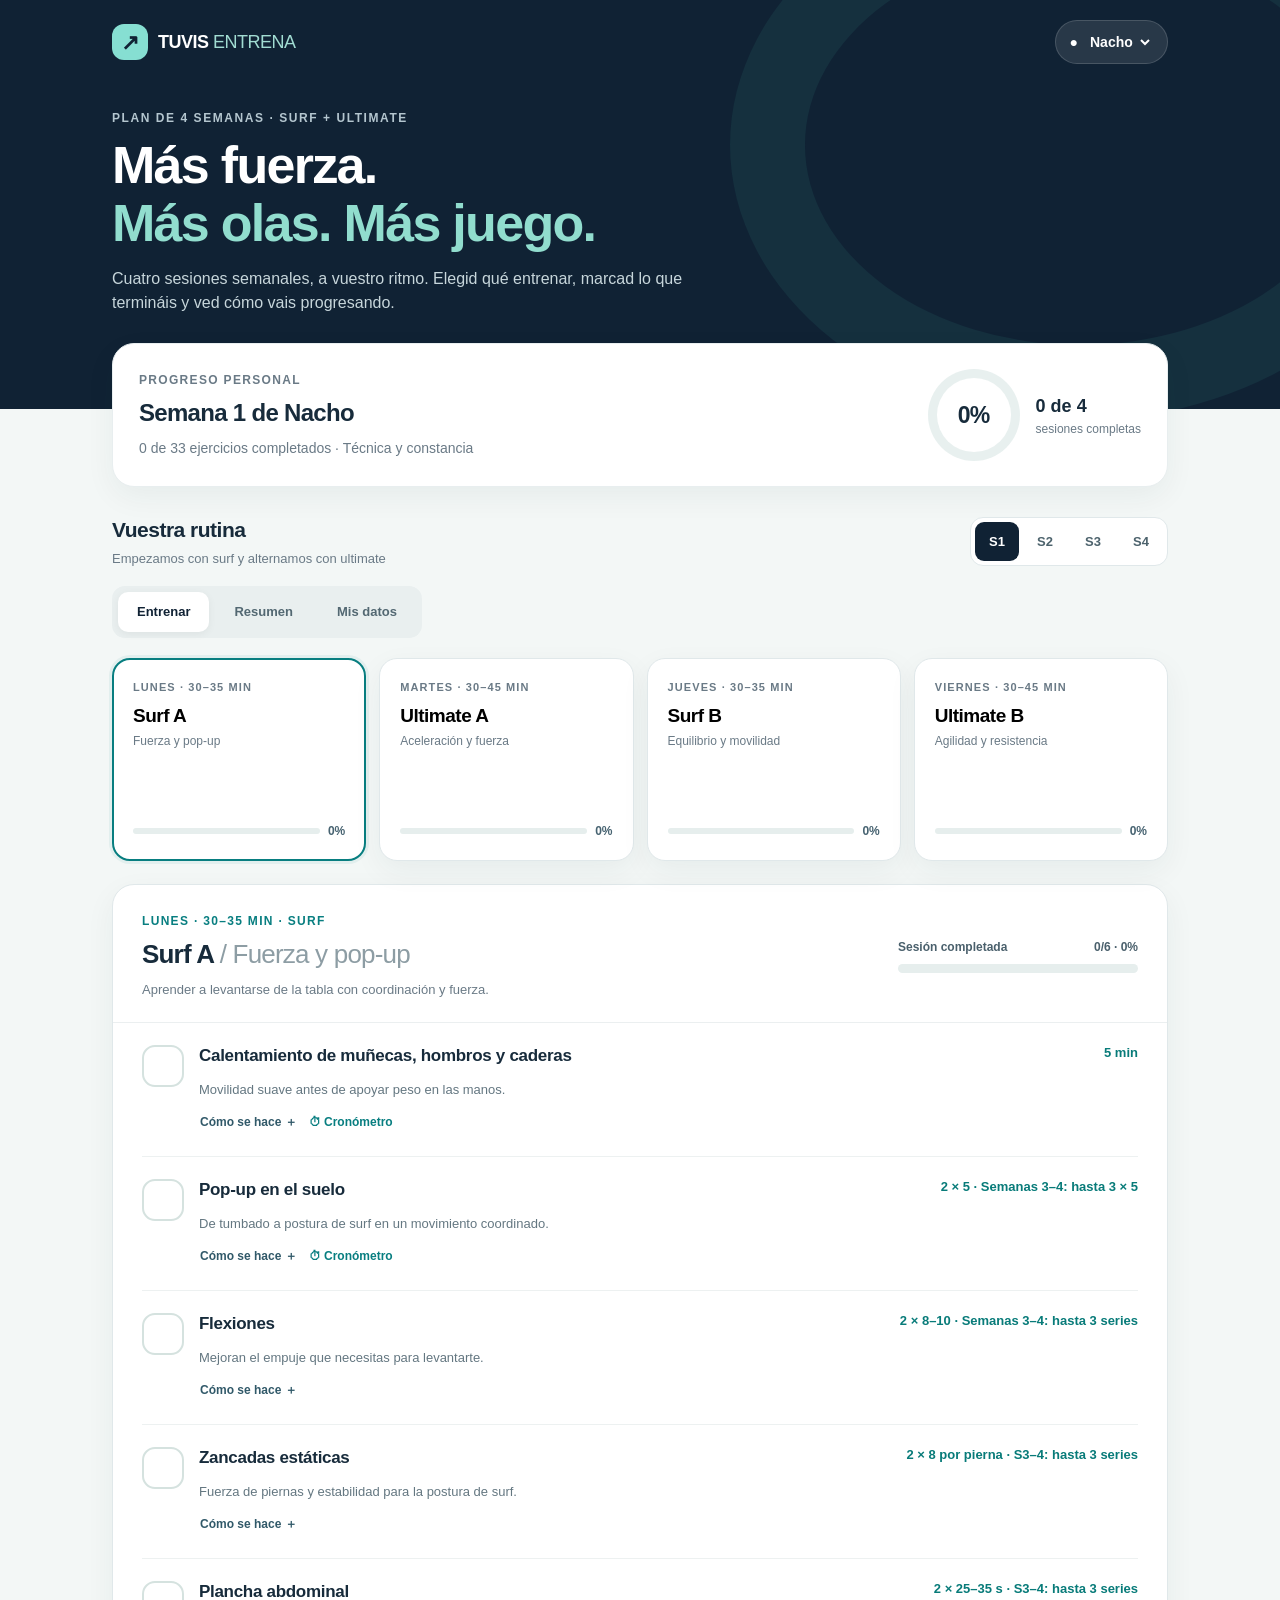
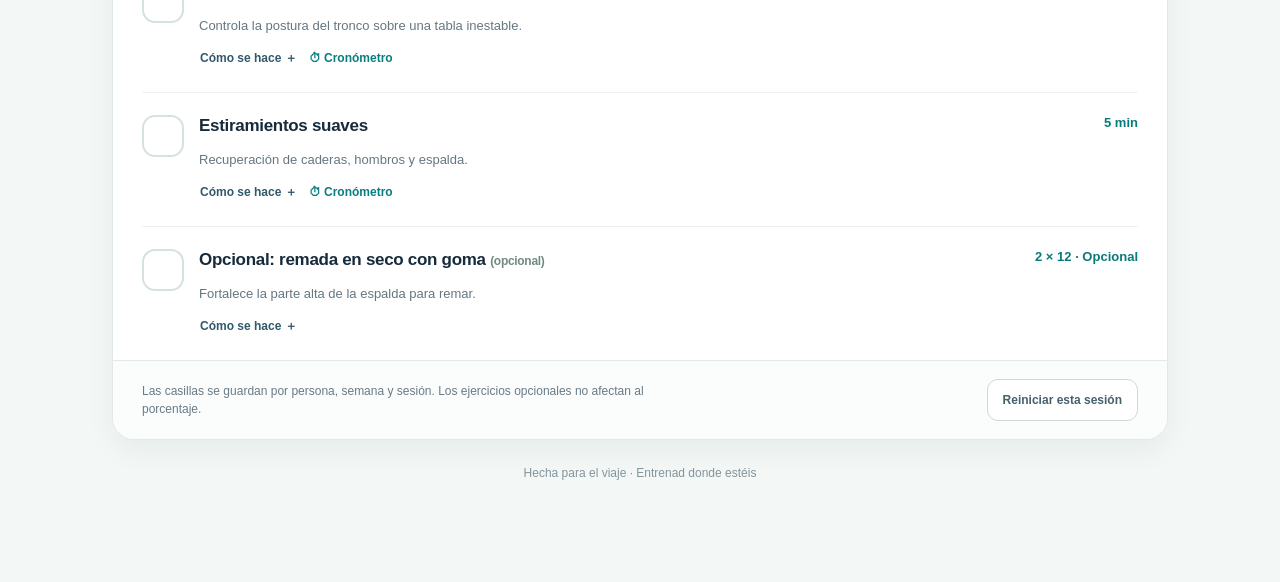
==== entrena/index.html @ a0e6a8ee "Add standalone Surf and Ultimate exercise tracker under separate /entrena directory" ====
<!doctype html>
<html lang="es">
<head>
  <meta charset="UTF-8">
  <meta name="viewport" content="width=device-width, initial-scale=1, viewport-fit=cover">
  <meta name="theme-color" content="#102234">
  <meta name="description" content="Tuvis Entrena: tu plan de surf y ultimate, con ejercicios, explicaciones y progreso guardado.">
  <title>Tuvis Entrena · Surf + Ultimate</title>
  <style>
    :root {--navy:#102234;--navy-2:#172d40;--ink:#172b3b;--muted:#6a7a86;--line:#e0e8ea;--bg:#f3f7f6;--surf:#087e80;--surf-soft:#e0f6f2;--ultimate:#e26c47;--ultimate-soft:#fff0e9;--success:#0b8565;--white:#fff;--radius:22px;--shadow:0 10px 30px rgba(19,49,62,.055)}
    * {box-sizing:border-box} html{scroll-behavior:smooth} body{margin:0;background:var(--bg);color:var(--ink);font-family:-apple-system,BlinkMacSystemFont,"Segoe UI",Roboto,"Helvetica Neue",Arial,sans-serif;line-height:1.5} button,select{font:inherit} button{cursor:pointer} button:focus-visible,select:focus-visible,input:focus-visible,summary:focus-visible{outline:3px solid #4ba6b7;outline-offset:3px} button:disabled{cursor:not-allowed;opacity:.5} .shell{max-width:1100px;margin:auto;padding:0 22px 100px}.masthead{background:var(--navy);color:#fff;padding:20px 0 94px;position:relative;overflow:hidden}.masthead:before{content:"";position:absolute;right:-150px;top:-130px;width:550px;height:400px;border-radius:50%;border:75px solid rgba(73,182,166,.09)}.masthead .shell{padding-bottom:0;position:relative;z-index:1}.topbar{display:flex;justify-content:space-between;align-items:center;gap:12px;max-width:1100px;margin:0 auto 45px}.brand{display:flex;align-items:center;gap:10px;font-size:18px;font-weight:800;letter-spacing:-.5px}.logo{height:36px;width:36px;display:grid;place-items:center;color:var(--navy);border-radius:12px;background:#86dfd2;font-size:22px;font-weight:900}.mini-tag{font-size:12px;color:#b4c6cf;letter-spacing:.13em;text-transform:uppercase;font-weight:750}.masthead h1{font-size:clamp(34px,5vw,52px);max-width:730px;line-height:1.11;letter-spacing:-1.7px;margin:10px 0 15px}.masthead h1 span{color:#91ddce}.lead{max-width:610px;color:#c7d6db;margin:0;font-size:16px}.top-actions{display:flex;gap:9px;align-items:center}.switcher{background:rgba(255,255,255,.1);border:1px solid rgba(255,255,255,.15);color:#fff;border-radius:100px;padding:9px 14px;min-height:44px;font-size:14px;display:flex;align-items:center;gap:8px}.switcher select{border:0;background:transparent;color:#fff;font-weight:750;padding-right:4px;max-width:98px}.switcher select option{color:#142837}.main{margin-top:-66px;position:relative}.overview{background:#fff;border-radius:var(--radius);padding:25px 26px;display:grid;grid-template-columns:1fr auto;gap:20px;align-items:center;box-shadow:var(--shadow);border:1px solid #e8eeef}.eyebrow{color:var(--muted);font-size:12px;text-transform:uppercase;letter-spacing:.11em;font-weight:850}.overview h2{font-size:24px;letter-spacing:-.7px;margin:6px 0 7px}.overview p{color:var(--muted);margin:0;font-size:14px}.meter-wrap{display:flex;align-items:center;gap:16px}.meter{--progress:0%;width:92px;height:92px;border-radius:50%;background:conic-gradient(var(--success) var(--progress),#e8f0ef 0);position:relative;display:grid;place-items:center}.meter:after{content:"";position:absolute;inset:9px;border-radius:50%;background:#fff}.meter strong{position:relative;z-index:1;font-size:23px;letter-spacing:-.8px}.meter-caption{min-width:95px}.meter-caption b{font-size:18px;display:block}.meter-caption span{display:block;color:var(--muted);font-size:12px}.toolbar{margin:27px 0 18px;display:flex;align-items:center;justify-content:space-between;gap:16px}.toolbar h2{font-size:21px;margin:0;letter-spacing:-.5px}.toolbar .subtitle{font-size:13px;color:var(--muted);margin-top:3px}.week-picker{display:flex;align-items:center;gap:4px;background:white;border:1px solid var(--line);border-radius:13px;padding:4px}.week-picker button{background:none;border:0;border-radius:9px;padding:10px 13px;color:#4d636d;min-width:44px;font-weight:800;font-size:13px}.week-picker button[aria-pressed="true"]{background:var(--navy);color:#fff}.tabs{display:flex;gap:6px;margin-bottom:20px;padding:6px;background:#e9efef;width:max-content;max-width:100%;border-radius:13px}.tabs button{border:0;border-radius:10px;background:transparent;color:#536872;font-weight:750;font-size:13px;padding:10px 19px;min-width:90px}.tabs button[aria-selected="true"]{background:white;color:var(--navy);box-shadow:0 2px 8px rgba(0,0,0,.055)}.cards{display:grid;grid-template-columns:repeat(4,minmax(0,1fr));gap:13px}.session-card{background:white;border-radius:18px;min-height:203px;text-align:left;border:1px solid var(--line);padding:20px;display:flex;flex-direction:column;align-items:flex-start;transition:transform .18s,border-color .18s,box-shadow .18s;box-shadow:var(--shadow)}.session-card:hover{transform:translateY(-2px)}.session-card[aria-pressed="true"]{border:2px solid var(--surf);padding:19px;box-shadow:0 0 0 3px rgba(8,126,128,.07)}.session-card[data-type="ultimate"][aria-pressed="true"]{border-color:var(--ultimate);box-shadow:0 0 0 3px rgba(226,108,71,.07)}.session-card .day{font-size:11px;color:var(--muted);font-weight:850;text-transform:uppercase;letter-spacing:.1em}.session-card h3{margin:10px 0 4px;font-size:19px;letter-spacing:-.5px;line-height:1.2}.session-card .desc{font-size:12px;color:var(--muted)}.session-card .foot{display:flex;align-items:center;gap:8px;width:100%;margin-top:auto;padding-top:18px}.small-track{height:6px;flex:1;background:#e6eeed;border-radius:99px;overflow:hidden}.small-track >span{display:block;height:100%;border-radius:99px;background:var(--surf);transition:width .2s}.session-card[data-type="ultimate"] .small-track >span{background:var(--ultimate)}.pct{font-size:12px;font-weight:850;color:#476371}.tiny-check{font-size:11px;font-weight:800;padding:4px 7px;background:#dcf5e9;color:#08754c;border-radius:9px}.session-detail{margin-top:23px;background:#fff;box-shadow:var(--shadow);border:1px solid var(--line);border-radius:var(--radius);overflow:hidden}.detail-heading{padding:27px 29px 23px;border-bottom:1px solid #ebeff0;display:flex;align-items:center;gap:24px;justify-content:space-between}.detail-heading h2{font-size:26px;letter-spacing:-.8px;margin:5px 0 6px}.detail-heading p{margin:0;color:var(--muted);font-size:13px}.accent{color:var(--surf)}.session-detail[data-type="ultimate"] .accent{color:var(--ultimate)}.detail-progress{min-width:175px;max-width:240px;width:30%}.detail-progress .progress-info{font-size:12px;color:#4a606c;display:flex;justify-content:space-between;margin-bottom:8px;font-weight:800}.track{height:9px;background:#e6eeed;border-radius:99px;overflow:hidden}.track span{display:block;background:var(--surf);height:100%;border-radius:99px;transition:width .25s}.session-detail[data-type="ultimate"] .track span{background:var(--ultimate)}.progress-note{padding:14px 29px;background:#f1faf6;color:#1c6751;border-bottom:1px solid #d9efe4;font-size:13px;font-weight:700}.progress-note[hidden]{display:none}.exercises{padding:0 29px}.exercise{border-bottom:1px solid #edf1f1;padding:20px 0}.exercise:last-child{border-bottom:0}.exercise-main{display:flex;align-items:flex-start;gap:15px}.check-btn{flex:0 0 42px;height:42px;border-radius:13px;background:#fff;border:2px solid #d5e2df;color:#fff;display:grid;place-items:center;margin-top:2px;transition:background .15s,border-color .15s;font-size:20px;font-weight:900}.check-btn[data-done="true"]{background:var(--success);border-color:var(--success)}.exercise-content{flex:1;min-width:0}.exercise-head{display:flex;justify-content:space-between;align-items:flex-start;gap:12px}.exercise-head h3{font-size:17px;margin:0 0 3px;letter-spacing:-.3px}.exercise-head .quant{font-size:13px;color:#087b79;font-weight:800}.session-detail[data-type="ultimate"] .exercise-head .quant{color:#bd5a3b}.exercise[data-done="true"] h3{text-decoration:line-through;text-decoration-color:#a8bbb8;color:#81918f}.exercise .brief{font-size:13px;color:#647781;margin:8px 0 9px;max-width:780px}.exercise-controls{display:flex;gap:10px;align-items:center;flex-wrap:wrap}.detail-toggle,.timer-start{border:0;background:transparent;color:#315969;font-size:12px;padding:5px 1px;font-weight:800}.timer-start{color:#087e80}.detail-toggle:hover,.timer-start:hover{text-decoration:underline}.technique{background:#f3f8f7;border:1px solid #e1ebea;border-radius:13px;padding:17px 20px;margin-top:13px;font-size:13px}.technique h4{margin:0 0 6px;color:#213e47;font-size:12px;text-transform:uppercase;letter-spacing:.07em}.technique ol{margin:0 0 13px 18px;padding:0}.technique li{padding-left:2px;margin:4px 0}.technique p{margin:0 0 11px}.technique p:last-child{margin:0}.technique strong{color:#193b45}.detail-footer{border-top:1px solid var(--line);background:#fbfdfc;padding:18px 29px;display:flex;align-items:center;justify-content:space-between;gap:16px}.foot-note{font-size:12px;color:var(--muted);max-width:530px}.outline-btn{border:1px solid #ccd9d8;background:#fff;color:#45616b;font-weight:750;font-size:12px;padding:11px 15px;border-radius:11px}.outline-btn:hover{background:#f2f7f6}.summary-grid{display:grid;grid-template-columns:repeat(2,minmax(0,1fr));gap:14px}.summary-card{background:white;border:1px solid var(--line);border-radius:18px;padding:21px}.summary-title{display:flex;justify-content:space-between;gap:10px;align-items:flex-start}.summary-card h3{margin:0 0 3px;font-size:18px}.summary-card p{margin:0;color:var(--muted);font-size:12px}.summary-card .big{font-size:28px;font-weight:900;letter-spacing:-1px;margin:17px 0 7px}.summary-card .track{height:7px}.summary-card .track span{background:var(--success)}.help-card{background:#fff;border:1px solid var(--line);padding:25px;border-radius:18px;max-width:780px}.help-card h3{margin:0 0 9px}.help-card p{color:#61747d;font-size:14px}.help-card .actions{display:flex;flex-wrap:wrap;gap:9px;margin-top:17px}.important{background:#e9f4f0;border:1px solid #d0e8de;padding:13px 16px;color:#245f52;font-size:13px;border-radius:12px;margin-top:18px}.bottom-nav{display:none}.timer-modal{position:fixed;inset:0;background:rgba(10,30,43,.7);display:grid;place-items:center;z-index:30;padding:20px}.timer-modal[hidden]{display:none}.timer-box{background:white;width:min(100%,365px);border-radius:25px;padding:25px;text-align:center;box-shadow:0 20px 70px rgba(0,0,0,.2)}.timer-box .overline{font-size:11px;font-weight:900;color:#71838a;text-transform:uppercase;letter-spacing:.1em}.timer-box h2{font-size:20px;line-height:1.25;margin:6px 0 14px}.time-number{font-size:72px;font-weight:900;letter-spacing:-3px;line-height:1.1;font-variant-numeric:tabular-nums;margin:12px 0 22px;color:var(--navy)}.timer-buttons{display:flex;justify-content:center;gap:8px}.solid-btn{background:var(--navy);color:#fff;border:0;border-radius:11px;padding:11px 19px;font-weight:800}.timer-close{margin-top:19px;border:0;background:transparent;color:#71818b;font-weight:700}.empty{padding:50px;text-align:center;color:var(--muted)}.footer-brand{padding:24px 0 0;text-align:center;color:#84949c;font-size:12px}.sr-only{position:absolute;width:1px;height:1px;padding:0;margin:-1px;overflow:hidden;clip:rect(0,0,0,0);white-space:nowrap;border:0} [hidden]{display:none!important}
    @media(max-width:850px){.cards{grid-template-columns:repeat(2,minmax(0,1fr))}.session-card{min-height:165px}.main{margin-top:-60px}.masthead{padding-bottom:88px}.topbar{margin-bottom:32px}}
    @media(max-width:570px){.shell{padding-left:15px;padding-right:15px;padding-bottom:100px}.masthead{padding:18px 0 93px}.topbar{margin-bottom:27px}.masthead h1{font-size:36px;line-height:1.13}.lead{font-size:13px}.mini-tag{font-size:10px}.switcher{padding:8px 10px;font-size:13px}.switcher select{font-size:13px;max-width:72px}.overview{padding:19px;grid-template-columns:1fr auto;gap:8px}.overview h2{font-size:19px}.overview p{font-size:12px;max-width:200px}.meter{width:64px;height:64px}.meter:after{inset:7px}.meter strong{font-size:16px}.meter-caption{display:none}.toolbar{flex-wrap:wrap;margin-top:22px;gap:12px}.toolbar h2{font-size:19px}.week-picker{width:100%;justify-content:space-between}.week-picker button{flex:1}.tabs{width:100%}.tabs button{flex:1;padding:10px 5px}.cards{gap:10px}.session-card{padding:15px;min-height:175px}.session-card[aria-pressed="true"]{padding:14px}.session-card h3{font-size:17px}.session-card .day{font-size:10px}.detail-heading{padding:21px 17px 16px;display:block}.detail-heading h2{font-size:23px}.detail-progress{width:100%;max-width:none;margin-top:18px}.detail-progress .progress-info{margin-bottom:5px}.exercises{padding:0 17px}.exercise{padding:17px 0}.exercise-main{gap:12px}.check-btn{flex-basis:39px;height:39px}.exercise-head h3{font-size:16px}.exercise-head{display:block}.exercise-head .quant{display:block;margin:3px 0 0}.technique{padding:15px}.detail-footer{padding:16px 17px;align-items:flex-start;flex-direction:column}.summary-grid{grid-template-columns:1fr}.bottom-nav{display:flex;position:fixed;bottom:0;left:0;right:0;background:rgba(255,255,255,.96);backdrop-filter:blur(15px);box-shadow:0 -3px 17px rgba(25,55,60,.1);border-top:1px solid #e2eceb;z-index:12;padding:10px 20px calc(10px + env(safe-area-inset-bottom));justify-content:center;gap:10px}.bottom-nav button{border:0;background:transparent;color:#71818a;flex:1;max-width:160px;font-size:11px;font-weight:850;padding:7px 4px;border-radius:9px}.bottom-nav button[aria-selected="true"]{background:#e5f3ef;color:#126f65}.footer-brand{display:none}}
    @media(prefers-reduced-motion:reduce){*{scroll-behavior:auto!important;transition:none!important}}
  </style>
</head>
<body>
<header class="masthead"><div class="shell">
 <div class="topbar"><div class="brand"><span class="logo" aria-hidden="true">↗</span><span>TUVIS <span style="font-weight:400;color:#a1dcd2">ENTRENA</span></span></div><div class="top-actions"><label class="switcher" for="profile-select"><span aria-hidden="true">●</span> <select id="profile-select" aria-label="Seleccionar persona"><option value="Nacho">Nacho</option><option value="Laura">Laura</option></select></label></div></div>
 <div class="mini-tag">PLAN DE 4 SEMANAS · SURF + ULTIMATE</div>
 <h1>Más fuerza.<br><span>Más olas. Más juego.</span></h1>
 <p class="lead">Cuatro sesiones semanales, a vuestro ritmo. Elegid qué entrenar, marcad lo que termináis y ved cómo vais progresando.</p>
</div></header>
<main class="shell main">
 <section class="overview" aria-label="Progreso de la semana"><div><div class="eyebrow">Progreso personal</div><h2 id="greeting">Semana 1 de Nacho</h2><p id="overview-subtitle">Cada ejercicio cuenta.</p></div><div class="meter-wrap"><div id="meter" class="meter" role="progressbar" aria-valuemin="0" aria-valuemax="100" aria-valuenow="0" aria-label="Progreso semanal"><strong id="overall-percent">0%</strong></div><div class="meter-caption"><b id="sessions-complete">0 de 4</b><span>sesiones completas</span></div></div></section>
 <div class="toolbar"><div><h2>Vuestra rutina</h2><div class="subtitle">Empezamos con surf y alternamos con ultimate</div></div><div class="week-picker" role="group" aria-label="Selecciona la semana"><button type="button" data-week="1" aria-pressed="true">S1</button><button type="button" data-week="2" aria-pressed="false">S2</button><button type="button" data-week="3" aria-pressed="false">S3</button><button type="button" data-week="4" aria-pressed="false">S4</button></div></div>
 <nav class="tabs" role="tablist" aria-label="Vistas"><button type="button" data-view="training" role="tab" aria-selected="true">Entrenar</button><button type="button" data-view="summary" role="tab" aria-selected="false">Resumen</button><button type="button" data-view="help" role="tab" aria-selected="false">Mis datos</button></nav>
 <section id="training-view" aria-label="Seleccionar sesión"><div class="cards" id="session-cards"></div><section id="session-detail" class="session-detail" aria-live="polite"></section></section>
 <section id="summary-view" hidden aria-label="Resumen de las cuatro sesiones"><div id="summary-grid" class="summary-grid"></div><div class="important">Este resumen es de la persona y semana que hayas seleccionado. Cambiar de persona o de semana no borra las sesiones anteriores.</div></section>
 <section id="help-view" hidden aria-label="Copias de seguridad y ayuda"><div class="help-card"><h3>Guardar vuestro progreso</h3><p>Los ejercicios marcados se guardan automáticamente <strong>en este navegador y dispositivo</strong>. Si cambiáis de móvil, navegador o borráis sus datos, el progreso no se sincroniza automáticamente.</p><p>Para conservar una copia o llevar los datos a otro dispositivo, exportad un archivo y después importadlo allí. El archivo incluye las cuatro semanas de los dos perfiles.</p><div class="actions"><button id="export-btn" class="solid-btn" type="button">Exportar progreso</button><button id="import-btn" class="outline-btn" type="button">Importar copia</button><input type="file" accept=".json,application/json" id="import-file" class="sr-only" aria-label="Elegir copia de progreso"></div><div id="storage-status" class="important" role="status"></div><h3 style="margin-top:24px">Cómo usar la rutina</h3><p>1. Selecciona a Nacho o Laura y la semana. 2. Abre cualquiera de las cuatro sesiones. 3. Pulsa «Cómo se hace» si quieres repasar la técnica. 4. Cuando termines un ejercicio, pulsa su casilla. Puedes volver a pulsarla para desmarcarlo.</p><p><strong>Recomendación:</strong> entrenad sin dolor, empezad con la técnica antes que la velocidad y respetad los descansos. En días con surf real podéis sustituir una sesión de surf.</p></div></section>
 <div class="footer-brand">Hecha para el viaje · Entrenad donde estéis</div>
</main>
<nav class="bottom-nav" role="tablist" aria-label="Menú inferior"><button data-view="training" role="tab" aria-selected="true">◈<br>Entrenar</button><button data-view="summary" role="tab" aria-selected="false">▥<br>Resumen</button><button data-view="help" role="tab" aria-selected="false">⚙<br>Mis datos</button></nav>
<div class="timer-modal" id="timer-modal" hidden role="dialog" aria-modal="true" aria-label="Cronómetro del ejercicio"><div class="timer-box"><div class="overline">Cronómetro de ejercicio</div><h2 id="timer-title">Ejercicio</h2><div class="time-number" id="time-number" aria-live="off">00:30</div><div class="timer-buttons"><button class="solid-btn" id="timer-play">Iniciar</button><button class="outline-btn" id="timer-reset">Reiniciar</button></div><button class="timer-close" id="timer-close">Cerrar cronómetro</button></div></div>
<script>
'use strict';
const STORAGE_KEY = 'tuvis-entrena-v1';
const SESSIONS = [
 {id:'surf-a',type:'surf',day:'Lunes',name:'Surf A',subtitle:'Fuerza y pop-up',duration:'30–35 min',intro:'Aprender a levantarse de la tabla con coordinación y fuerza.',exercises:[
  {id:'sa-warm',name:'Calentamiento de muñecas, hombros y caderas',units:'5 min',desc:'Movilidad suave antes de apoyar peso en las manos.',steps:['Haz círculos de muñecas en ambos sentidos.','Mueve los hombros adelante y atrás, sin forzar.','Haz círculos amplios y controlados de cadera.','Termina con una sentadilla parcial y respiración tranquila.'],mistake:'Ir demasiado rápido o forzar articulaciones frías.',easy:'Haz los movimientos con menos amplitud.',gear:'Nada',seconds:300},
  {id:'sa-pop',name:'Pop-up en el suelo',units:'2 × 5 · Semanas 3–4: hasta 3 × 5',desc:'De tumbado a postura de surf en un movimiento coordinado.',steps:['Túmbate boca abajo con las palmas cerca del pecho.','Presiona el suelo y eleva el pecho y las caderas.','Lleva los pies bajo el cuerpo sin apoyar las rodillas si puedes.','Aterriza con los pies separados, rodillas flexionadas y mirada al frente.','Empieza lento y acelera solo cuando domines la técnica.'],mistake:'Mirar a los pies, caer con ambas piernas muy juntas o torcer las rodillas.',easy:'Haz el movimiento por fases o coloca primero un pie y después el otro.',gear:'Esterilla o suelo cómodo',seconds:40},
  {id:'sa-push',name:'Flexiones',units:'2 × 8–10 · Semanas 3–4: hasta 3 series',desc:'Mejoran el empuje que necesitas para levantarte.',steps:['Coloca las manos un poco más abiertas que los hombros.','Mantén abdomen activo y cuerpo alineado.','Baja controladamente y empuja el suelo para volver.'],mistake:'Dejar caer las caderas o abrir los codos excesivamente.',easy:'Apoya las manos en una mesa o pared estable.',gear:'Nada'},
  {id:'sa-lunge',name:'Zancadas estáticas',units:'2 × 8 por pierna · S3–4: hasta 3 series',desc:'Fuerza de piernas y estabilidad para la postura de surf.',steps:['Da un paso hacia atrás y mantén ambos pies fijos.','Flexiona las dos rodillas, con el tronco erguido.','Presiona el suelo para subir sin perder equilibrio.','Cambia de pierna tras completar las repeticiones.'],mistake:'Dejar que la rodilla delantera caiga hacia dentro.',easy:'Sujétate a una pared o silla estable.',gear:'Nada'},
  {id:'sa-plank',name:'Plancha abdominal',units:'2 × 25–35 s · S3–4: hasta 3 series',desc:'Controla la postura del tronco sobre una tabla inestable.',steps:['Apoya los antebrazos debajo de los hombros.','Mantén el abdomen activo y el cuerpo en línea.','Respira de forma continua sin hundir la espalda.'],mistake:'Subir demasiado las caderas o aguantar la respiración.',easy:'Apoya las rodillas en el suelo.',gear:'Esterilla',seconds:30},
  {id:'sa-cool',name:'Estiramientos suaves',units:'5 min',desc:'Recuperación de caderas, hombros y espalda.',steps:['Estira flexores de cadera en zancada cómoda.','Abre suavemente el pecho y mueve hombros.','Acaba con respiraciones lentas sin buscar dolor.'],mistake:'Rebotar o estirar hasta el dolor.',easy:'Reduce la amplitud y utiliza apoyo.',gear:'Nada',seconds:300},
  {id:'sa-row',name:'Opcional: remada en seco con goma',units:'2 × 12 · Opcional',optional:true,desc:'Fortalece la parte alta de la espalda para remar.',steps:['Fija una goma elástica en un punto seguro.','Tira llevando los codos hacia atrás.','Acerca las escápulas y regresa lentamente.'],mistake:'Encoger los hombros y tirar con tirones.',easy:'Usa una goma de menos resistencia.',gear:'Goma elástica'}
 ]},
 {id:'ultimate-a',type:'ultimate',day:'Martes',name:'Ultimate A',subtitle:'Aceleración y fuerza',duration:'30–45 min',intro:'Ganad potencia para arrancar, frenar y volver a acelerar.',exercises:[
  {id:'ua-warm',name:'Calentamiento progresivo',units:'7 min',desc:'Trote suave, movilidad, skipping y cambios de ritmo.',steps:['Camina o trota suave durante 2 minutos.','Moviliza tobillos, caderas y hombros.','Haz skipping suave, desplazamientos laterales y dos aceleraciones progresivas.'],mistake:'Empezar con un sprint al máximo sin calentar.',easy:'Camina rápido y sustituye el skipping por marcha.',gear:'Espacio seguro',seconds:420},
  {id:'ua-sprint',name:'Aceleraciones cortas',units:'6 × 10–15 m · Descanso 45–60 s',desc:'Arranques rápidos con técnica limpia y descanso completo.',steps:['Marca una distancia de 10 a 15 metros.','Inclina el cuerpo ligeramente adelante durante los primeros pasos.','Acelera de forma progresiva; no necesitas llegar a velocidad máxima.','Descansa caminando antes de repetir.'],mistake:'Frenar de golpe contra obstáculos o acelerar sin control.',easy:'Haz 4 aceleraciones al 70–80%.',gear:'10–15 m despejados',seconds:60},
  {id:'ua-squat',name:'Circuito: sentadillas controladas',units:'40 s trabajo / 20 s transición',desc:'2 rondas en S1–2, 3 en S3–4. Descansa 1 min entre rondas.',steps:['Separa los pies al ancho de los hombros.','Baja llevando caderas atrás y rodillas siguiendo la dirección de los pies.','Sube con control y repite durante 40 segundos.'],mistake:'Hundir las rodillas hacia dentro.',easy:'Sentarte y levantarte de una silla.',gear:'Nada',seconds:40},
  {id:'ua-backlunge',name:'Circuito: zancadas hacia atrás',units:'40 s trabajo / 20 s transición',desc:'Alterna piernas en cada repetición.',steps:['Desde de pie, da un paso atrás.','Flexiona ambas rodillas y regresa al centro.','Alterna piernas con el tronco estable.'],mistake:'Desplomarse hacia delante o perder control.',easy:'Zancadas cortas con apoyo en pared.',gear:'Nada',seconds:40},
  {id:'ua-row',name:'Circuito: remo con goma',units:'40 s trabajo / 20 s transición',desc:'Espalda fuerte para sostener el tronco en juego.',steps:['Ancla la goma en un punto seguro.','Mantén el pecho abierto y tira con los codos hacia atrás.','Vuelve despacio al inicio.'],mistake:'Tirar con la zona lumbar o encoger los hombros.',easy:'Menos tensión de goma; si no tienes, haz aperturas de brazos sin carga.',gear:'Goma elástica',seconds:40},
  {id:'ua-bridge',name:'Circuito: puente de glúteos',units:'40 s trabajo / 20 s transición',desc:'Activa cadera y cadena posterior.',steps:['Túmbate boca arriba con rodillas flexionadas.','Empuja con los talones para elevar las caderas.','Baja controlando sin arquear la espalda.'],mistake:'Subir arqueando excesivamente la zona lumbar.',easy:'Reduce la altura del puente.',gear:'Esterilla',seconds:40},
  {id:'ua-shoulder',name:'Circuito: plancha con toques de hombro',units:'40 s trabajo / 20 s transición',desc:'Tronco estable mientras una mano deja el suelo.',steps:['Colócate en plancha alta con pies algo separados.','Toca con una mano el hombro contrario.','Alterna minimizando el balanceo de las caderas.'],mistake:'Rotar mucho la pelvis o bloquear la respiración.',easy:'Hazlo con las manos elevadas sobre una mesa.',gear:'Nada',seconds:40},
  {id:'ua-shuttle',name:'Carreras cortas ida y vuelta',units:'4 × 15 s S1–2 / hasta 6 × 15 s S3–4',desc:'Usa 10 m y descansa caminando 45 s entre repeticiones.',steps:['Marca dos puntos separados 10 metros.','Corre ida y vuelta durante 15 segundos.','Frena con pasos cortos, flexiona rodillas al girar.','Camina 45 segundos antes de repetir.'],mistake:'Girar con rodilla rígida o demasiado rápido.',easy:'Trota o camina rápido.',gear:'10 m despejados',seconds:15},
  {id:'ua-cool',name:'Vuelta a la calma',units:'3 min',desc:'Andar y estirar suavemente.',steps:['Camina hasta normalizar la respiración.','Mueve tobillos y caderas sin forzar.','Hidrátate.'],mistake:'Parar en seco tras un esfuerzo intenso.',easy:'Camina más lento.',gear:'Nada',seconds:180}
 ]},
 {id:'surf-b',type:'surf',day:'Jueves',name:'Surf B',subtitle:'Equilibrio y movilidad',duration:'30–35 min',intro:'Estabilidad al estar de pie y movilidad para adaptarse a la ola.',exercises:[
  {id:'sb-warm',name:'Calentamiento suave',units:'5 min',desc:'Activación de tobillos, caderas y hombros.',steps:['Camina sobre el sitio.','Dibuja círculos con tobillos y caderas.','Haz 10 sentadillas poco profundas y mueve los hombros.'],mistake:'Forzar la profundidad con el cuerpo frío.',easy:'Haz todos los movimientos más cortos.',gear:'Nada',seconds:300},
  {id:'sb-stance',name:'Postura de surf',units:'3 × 30 s',desc:'Pies separados, rodillas flexionadas, mirada lejos y peso centrado.',steps:['Coloca un pie delante y otro atrás, como en la tabla.','Flexiona rodillas y mantén pecho erguido.','Desplaza suavemente el peso de delante a atrás.','Mantén la mirada al frente y relaja hombros.'],mistake:'Estirar las rodillas o mirar continuamente los pies.',easy:'Hazlo junto a una pared para apoyar la mano.',gear:'Nada',seconds:30},
  {id:'sb-oneleg',name:'Equilibrio a una pierna',units:'2 × 30 s por pierna',desc:'Aprende a estabilizar tobillo, cadera y tronco.',steps:['Mantente erguido sobre una pierna con rodilla ligeramente flexionada.','Fija la mirada en un punto estable.','Extiende suavemente los brazos en distintas direcciones.','Alterna piernas.'],mistake:'Bloquear totalmente la rodilla o inclinar demasiado el tronco.',easy:'Sujétate con un dedo a una pared.',gear:'Nada',seconds:30},
  {id:'sb-side',name:'Zancadas laterales',units:'2 × 8 por lado · S3–4: hasta 3 series',desc:'Fuerza lateral para hacer ajustes sobre la tabla.',steps:['Abre un pie hacia el lado.','Flexiona la rodilla de ese lado y lleva la cadera atrás.','Mantén la otra pierna más extendida y vuelve al centro.'],mistake:'Hundirse hacia delante o girar demasiado la rodilla.',easy:'Haz un paso lateral pequeño sin bajar tanto.',gear:'Nada'},
  {id:'sb-deep',name:'Sentadilla profunda asistida',units:'3 × 20–30 s',desc:'Gana movilidad de tobillos y caderas para levantarte.',steps:['Sujétate a un marco o apoyo firme.','Separa los pies y baja lentamente lo que permita la movilidad.','Mantén talones apoyados si es posible y respira.','Sube sin forzar las rodillas.'],mistake:'Forzar una postura profunda con dolor o levantar los talones por obligación.',easy:'Coloca un apoyo bajo los talones o baja menos.',gear:'Apoyo estable',seconds:25},
  {id:'sb-thoracic',name:'Rotaciones torácicas',units:'2 × 8 por lado',desc:'Movilidad de espalda alta y hombros.',steps:['Túmbate de lado, rodillas flexionadas y brazos al frente.','Abre el brazo de arriba hacia atrás siguiendo la mano con la mirada.','Mantén la pelvis tranquila y vuelve despacio.','Cambia de lado.'],mistake:'Girar la cadera entera en lugar de la espalda alta.',easy:'Reduce el recorrido.',gear:'Esterilla'},
  {id:'sb-w',name:'Elevaciones de brazos en W',units:'2 × 10',desc:'Activa espalda alta, útil para la postura de remada.',steps:['Túmbate boca abajo con frente sobre una toalla.','Dobla los codos dibujando una W con los brazos.','Eleva los brazos ligeramente sin encoger hombros.','Baja despacio sin hiperextender el cuello.'],mistake:'Levantar demasiado la cabeza o la espalda baja.',easy:'Menor elevación y pocas repeticiones.',gear:'Toalla o esterilla'},
  {id:'sb-cool',name:'Estiramientos y respiración',units:'5 min',desc:'Caderas, glúteos y hombros.',steps:['Estira flexores de cadera sin dolor.','Estira glúteos de forma cómoda.','Haz círculos suaves de hombro y respira lentamente.'],mistake:'Rebotar o aguantar la respiración.',easy:'Acorta los estiramientos.',gear:'Nada',seconds:300}
 ]},
 {id:'ultimate-b',type:'ultimate',day:'Viernes',name:'Ultimate B',subtitle:'Agilidad y resistencia',duration:'30–45 min',intro:'Mejorad cambios de dirección, estabilidad y esfuerzos repetidos.',exercises:[
  {id:'ub-warm',name:'Calentamiento progresivo',units:'7 min',desc:'Movilidad y desplazamientos suaves.',steps:['Trota suave 2–3 minutos.','Mueve tobillos, caderas y hombros.','Haz pasos laterales y dos giros suaves de prueba.'],mistake:'Empezar giros rápidos con el cuerpo frío.',easy:'Camina y haz cambios de dirección suaves.',gear:'Espacio seguro',seconds:420},
  {id:'ub-lateral',name:'Desplazamientos laterales',units:'4 × 5 m ida y vuelta',desc:'Pasos rápidos manteniendo caderas bajas.',steps:['Marca 5 metros y baja ligeramente el centro de gravedad.','Desplázate de lado con pasos cortos.','Vuelve sin cruzar excesivamente los pies.','Descansa 45–60 segundos entre repeticiones.'],mistake:'Juntar los pies o erguirse completamente en cada paso.',easy:'Pasos laterales lentos sin competir por velocidad.',gear:'5 m despejados'},
  {id:'ub-turn',name:'Carrera con giro de 180°',units:'4 × 5 m ida y vuelta',desc:'Practica frenar y salir en sentido contrario.',steps:['Corre 5 metros a intensidad moderada.','Reduce velocidad en pasos cortos.','Gira apoyando pies con rodillas flexionadas.','Acelera de vuelta y descansa 45–60 segundos.'],mistake:'Pivotar sobre una rodilla rígida.',easy:'Trota el recorrido o camina rápido.',gear:'5 m despejados'},
  {id:'ub-steps',name:'Circuito: pasos laterales con goma',units:'40 s trabajo / 20 s transición',desc:'2 rondas en S1–2, 3 en S3–4. Descansa 1 min entre rondas.',steps:['Coloca una goma por encima de las rodillas (opcional).','Flexiona ligeramente rodillas y cadera.','Da pasos cortos laterales manteniendo tensión.'],mistake:'Dejar que las rodillas se junten.',easy:'Sin goma y con menos flexión.',gear:'Goma opcional',seconds:40},
  {id:'ub-single',name:'Circuito: peso muerto a una pierna',units:'40 s trabajo / 20 s transición',desc:'Estabilidad de tobillo, cadera y glúteo.',steps:['Apóyate en una pierna con rodilla suave.','Inclina el tronco desde la cadera mientras la otra pierna va atrás.','Mantén espalda neutra y vuelve a subir controlado.','Alterna piernas.'],mistake:'Redondear la espalda o forzar mucha profundidad.',easy:'Apóyate en una pared o hazlo a dos piernas.',gear:'Nada',seconds:40},
  {id:'ub-hop',name:'Circuito: saltos laterales controlados',units:'40 s trabajo / 20 s transición',desc:'Entrena pequeños aterrizajes laterales.',steps:['Salta suavemente hacia un lado.','Aterriza con rodillas flexionadas y equilibrio.','Haz una pausa antes de saltar al otro lado.'],mistake:'Aterrizar con rodillas rígidas o intentar saltos demasiado grandes.',easy:'Pasos laterales sin saltar.',gear:'Suelo firme',seconds:40},
  {id:'ub-pallof',name:'Circuito: press antirotación con goma',units:'40 s trabajo / 20 s transición',desc:'Evita que el tronco rote ante una fuerza lateral.',steps:['Fija la goma al lado del cuerpo en un soporte seguro.','Sujétala a la altura del pecho.','Estira los brazos hacia delante manteniendo cadera y pecho mirando al frente.','Regresa sin dejarte girar; cambia de lado.'],mistake:'Rotar el cuerpo siguiendo la goma.',easy:'Goma más suave o menos distancia al anclaje.',gear:'Goma elástica',seconds:40},
  {id:'ub-deadbug',name:'Circuito: dead bug',units:'40 s trabajo / 20 s transición',desc:'Control abdominal con movimiento alterno de extremidades.',steps:['Túmbate boca arriba con brazos al techo y rodillas a 90°.','Alarga brazo y pierna contrarios sin arquear la zona lumbar.','Vuelve y alterna con el otro lado.'],mistake:'Separar mucho la espalda del suelo.',easy:'Mueve solo una pierna cada vez.',gear:'Esterilla',seconds:40},
  {id:'ub-conditioning',name:'Resistencia con cambios de dirección',units:'4 × 30 s S1–2 / hasta 6 × 30 s S3–4',desc:'30 s carrera al 70–75% y 30 s caminata.',steps:['Corre durante 30 segundos a ritmo moderado-alto, no máximo.','Haz giros controlados en la zona despejada.','Camina durante 30 segundos.','Repite de 4 a 6 veces según semana y recuperación.'],mistake:'Esprintar al máximo desde el comienzo.',easy:'Trote sostenido sin cambios bruscos.',gear:'Espacio libre',seconds:30},
  {id:'ub-cool',name:'Vuelta a la calma',units:'3 min',desc:'Caminar, movilidad y respiración.',steps:['Camina suave para recuperar el pulso.','Estira piernas y caderas sin dolor.','Hidrátate y descansa.'],mistake:'Forzar estiramientos justo después del esfuerzo.',easy:'Respiración y paseo suave.',gear:'Nada',seconds:180}
 ]}
];
const state = {profile:'Nacho',week:1,selected:'surf-a',view:'training',checks:{}};
let storageAvailable = true;
function readStorage(){
 try {
  const raw = localStorage.getItem(STORAGE_KEY);
  if (!raw) return;
  const stored = JSON.parse(raw);
  if (stored && typeof stored === 'object') {
   state.profile = ['Nacho','Laura'].includes(stored.profile) ? stored.profile : 'Nacho';
   state.week = [1,2,3,4].includes(stored.week) ? stored.week : 1;
   state.selected = SESSIONS.some(s => s.id === stored.selected) ? stored.selected : 'surf-a';
   state.checks = stored.checks && typeof stored.checks === 'object' ? stored.checks : {};
  }
 } catch(err) {
  storageAvailable = false;
  console.warn('No se pudo acceder al almacenamiento',err);
 }
}
function save(){try {localStorage.setItem(STORAGE_KEY,JSON.stringify({profile:state.profile,week:state.week,selected:state.selected,checks:state.checks}))}catch(err){storageAvailable=false; console.warn('No se pudo guardar el progreso',err)}}
function keyFor(sessionId,profile=state.profile,week=state.week){return `${profile}|${week}|${sessionId}`}
function doneMap(session){const v=state.checks[keyFor(session.id)];return (v&&typeof v==='object')?v:{}}
function requiredExercises(session){return session.exercises.filter(x=>!x.optional)}
function progress(session){const saved=doneMap(session),mandatory=requiredExercises(session);const done=mandatory.filter(e=>saved[e.id]===true).length;return {done,total:mandatory.length,pct:Math.round(done*100/mandatory.length),complete:done===mandatory.length}}
function overall(){let d=0,t=0,full=0;for (const s of SESSIONS){const p=progress(s);d+=p.done;t+=p.total;if(p.complete)full++}return {pct:Math.round(d*100/t),full,done:d,total:t}}
function esc(str){return String(str).replace(/[&<>"']/g,c=>({'&':'&amp;','<':'&lt;','>':'&gt;','"':'&quot;',"'":'&#39;'}[c]))}
function selectedSession(){return SESSIONS.find(s=>s.id===state.selected)||SESSIONS[0]}
function displayTime(seconds){const n=Math.max(0,Math.ceil(seconds));return `${String(Math.floor(n/60)).padStart(2,'0')}:${String(n%60).padStart(2,'0')}`}
function render(){document.getElementById('profile-select').value=state.profile;document.getElementById('greeting').textContent=`Semana ${state.week} de ${state.profile}`;const p=overall();document.getElementById('overview-subtitle').textContent=`${p.done} de ${p.total} ejercicios completados · ${state.week<=2?'Técnica y constancia':'Un poco más de intensidad, siempre con buena técnica'}`;document.getElementById('overall-percent').textContent=`${p.pct}%`;document.getElementById('meter').style.setProperty('--progress',`${p.pct}%`);document.getElementById('meter').setAttribute('aria-valuenow',p.pct);document.getElementById('sessions-complete').textContent=`${p.full} de 4`;document.querySelectorAll('[data-week]').forEach(b=>b.setAttribute('aria-pressed',String(Number(b.dataset.week)===state.week)));document.querySelectorAll('[data-view]').forEach(b=>b.setAttribute('aria-selected',String(b.dataset.view===state.view)));document.getElementById('training-view').hidden=state.view!=='training';document.getElementById('summary-view').hidden=state.view!=='summary';document.getElementById('help-view').hidden=state.view!=='help';renderCards();renderDetail();renderSummary();document.getElementById('storage-status').textContent=storageAvailable?'Guardado automático activado en este navegador. Usa «Exportar progreso» como copia de seguridad.':'Atención: este navegador no permite guardar datos permanentes aquí. Usa «Exportar progreso» para hacer copias.'}
function renderCards(){document.getElementById('session-cards').innerHTML=SESSIONS.map(s=>{const p=progress(s);return `<button class="session-card" data-session="${s.id}" data-type="${s.type}" aria-pressed="${s.id===state.selected}" type="button"><span class="day">${s.day} · ${s.duration}</span><h3>${esc(s.name)}</h3><span class="desc">${esc(s.subtitle)}</span><div class="foot"><div class="small-track"><span style="width:${p.pct}%"></span></div><span class="pct">${p.pct}%</span>${p.complete?'<span class="tiny-check">✓</span>':''}</div></button>`}).join('')}
function renderDetail(){const s=selectedSession(),p=progress(s);const el=document.getElementById('session-detail');el.dataset.type=s.type;el.innerHTML=`<div class="detail-heading"><div><div class="eyebrow accent">${esc(s.day)} · ${s.duration} · ${s.type==='surf'?'Surf':'Ultimate'}</div><h2>${esc(s.name)} <span style="font-weight:400;color:#8d9da4">/ ${esc(s.subtitle)}</span></h2><p>${esc(s.intro)}</p></div><div class="detail-progress"><div class="progress-info"><span>Sesión completada</span><span>${p.done}/${p.total} · ${p.pct}%</span></div><div class="track"><span style="width:${p.pct}%"></span></div></div></div><div class="progress-note" ${p.complete?'':'hidden'}>✓ Sesión completada. ¡Buen trabajo! Puedes elegir otra sesión o consultar el resumen.</div><div class="exercises">${s.exercises.map(e=>{const done=doneMap(s)[e.id]===true;return `<article class="exercise" data-done="${done}"><div class="exercise-main"><button class="check-btn" type="button" data-exercise="${esc(e.id)}" data-done="${done}" aria-pressed="${done}" aria-label="${done?'Desmarcar':'Marcar como terminado'}: ${esc(e.name)}">${done?'✓':''}</button><div class="exercise-content"><div class="exercise-head"><h3>${esc(e.name)}${e.optional?' <span style="color:#718b83;font-size:12px">(opcional)</span>':''}</h3><span class="quant">${esc(e.units)}</span></div><p class="brief">${esc(e.desc)}</p><div class="exercise-controls"><button class="detail-toggle" type="button" aria-expanded="false" data-technique="${esc(e.id)}">Cómo se hace ＋</button>${e.seconds?`<button class="timer-start" data-timer="${esc(e.id)}" type="button">⏱ Cronómetro</button>`:''}</div><div class="technique" data-technique-panel="${esc(e.id)}" hidden><h4>Paso a paso</h4><ol>${e.steps.map(step=>`<li>${esc(step)}</li>`).join('')}</ol><p><strong>Evita:</strong> ${esc(e.mistake)}</p><p><strong>Más fácil:</strong> ${esc(e.easy)}</p><p><strong>Material:</strong> ${esc(e.gear)}</p></div></div></div></article>`}).join('')}</div><div class="detail-footer"><span class="foot-note">Las casillas se guardan por persona, semana y sesión. Los ejercicios opcionales no afectan al porcentaje.</span><button class="outline-btn" id="reset-session" type="button">Reiniciar esta sesión</button></div>`}
function renderSummary(){document.getElementById('summary-grid').innerHTML=SESSIONS.map(s=>{const p=progress(s);return `<article class="summary-card"><div class="summary-title"><div><div class="eyebrow">${s.day} · ${s.type==='surf'?'Surf':'Ultimate'}</div><h3>${esc(s.name)}</h3><p>${esc(s.subtitle)}</p></div><span style="font-size:13px;font-weight:900;color:${p.complete?'#087d60':'#6d7b85'}">${p.complete?'✓ Completa':`${p.done}/${p.total}`}</span></div><div class="big">${p.pct}%</div><div class="track"><span style="width:${p.pct}%"></span></div></article>`}).join('')}
function setView(view){state.view=view;render();if(view!=='training')document.querySelector('.toolbar').scrollIntoView({behavior:'smooth',block:'start'})}
document.getElementById('profile-select').addEventListener('change',e=>{state.profile=e.target.value;save();render()});document.querySelectorAll('[data-week]').forEach(btn=>btn.addEventListener('click',()=>{state.week=Number(btn.dataset.week);save();render()}));document.querySelectorAll('[data-view]').forEach(btn=>btn.addEventListener('click',()=>setView(btn.dataset.view)));
document.getElementById('training-view').addEventListener('click',e=>{
 const choose=e.target.closest('[data-session]');if(choose){state.selected=choose.dataset.session;save();render();document.getElementById('session-detail').scrollIntoView({behavior:'smooth',block:'start'});return}
 const check=e.target.closest('[data-exercise]');if(check){const s=selectedSession(),k=keyFor(s.id),v={...doneMap(s)};v[check.dataset.exercise]=!Boolean(v[check.dataset.exercise]);state.checks[k]=v;save();render();return}
 const detail=e.target.closest('[data-technique]');if(detail){const pane=document.querySelector(`[data-technique-panel="${detail.dataset.technique}"]`);const visible=!pane.hidden;pane.hidden=visible;detail.setAttribute('aria-expanded',String(!visible));detail.textContent=visible?'Cómo se hace ＋':'Ocultar instrucciones −';return}
 const timer=e.target.closest('[data-timer]');if(timer){const ex=selectedSession().exercises.find(x=>x.id===timer.dataset.timer);if(ex)openTimer(ex);return}
 if(e.target.closest('#reset-session')){const s=selectedSession();if(confirm(`¿Quieres borrar las marcas de ${s.name}, semana ${state.week}, de ${state.profile}?`)){delete state.checks[keyFor(s.id)];save();render()}}
});
document.getElementById('export-btn').addEventListener('click',()=>{const backup={app:'tuvis-entrena',version:1,exportedAt:new Date().toISOString(),data:{checks:state.checks,profile:state.profile,week:state.week,selected:state.selected}};const blob=new Blob([JSON.stringify(backup,null,2)],{type:'application/json'});const url=URL.createObjectURL(blob);const a=document.createElement('a');a.href=url;a.download=`tuvis-entrena-copia-${new Date().toISOString().slice(0,10)}.json`;document.body.append(a);a.click();a.remove();setTimeout(()=>URL.revokeObjectURL(url),1500)});
document.getElementById('import-btn').addEventListener('click',()=>document.getElementById('import-file').click());
document.getElementById('import-file').addEventListener('change',async e=>{const file=e.target.files&&e.target.files[0];if(!file)return;try{if(file.size>2000000)throw new Error('El archivo es demasiado grande.');const obj=JSON.parse(await file.text());if(obj.app!=='tuvis-entrena'||obj.version!==1||!obj.data||typeof obj.data.checks!=='object'||Array.isArray(obj.data.checks)||obj.data.checks===null)throw new Error('Este archivo no es una copia válida de Tuvis Entrena.');if(!confirm('Importar sustituirá el progreso actual de ambos perfiles. ¿Continuar?'))return;state.checks=obj.data.checks;state.profile=['Nacho','Laura'].includes(obj.data.profile)?obj.data.profile:'Nacho';state.week=[1,2,3,4].includes(obj.data.week)?obj.data.week:1;state.selected=SESSIONS.some(s=>s.id===obj.data.selected)?obj.data.selected:'surf-a';save();render();alert('Copia importada correctamente.')}catch(err){alert('No se pudo importar la copia: '+err.message)}finally{e.target.value=''}});
const timerState={seconds:0,original:0,remaining:0,interval:null,run:false,lastTick:0};
function timerDraw(){document.getElementById('time-number').textContent=displayTime(timerState.remaining);document.getElementById('timer-play').textContent=timerState.run?'Pausar':'Iniciar'}
function stopTimer(){if(timerState.interval!==null){clearInterval(timerState.interval);timerState.interval=null}timerState.run=false;timerDraw()}
function openTimer(ex){stopTimer();timerState.original=ex.seconds;timerState.remaining=ex.seconds;document.getElementById('timer-title').textContent=ex.name;document.getElementById('timer-modal').hidden=false;timerDraw()}
function tickTimer(){const now=Date.now(),elapsed=(now-timerState.lastTick)/1000;timerState.lastTick=now;timerState.remaining=Math.max(0,timerState.remaining-elapsed);if(timerState.remaining===0){stopTimer();if(navigator.vibrate)navigator.vibrate([160,80,160])}timerDraw()}
document.getElementById('timer-play').addEventListener('click',()=>{if(timerState.run){stopTimer();return}if(timerState.remaining===0)timerState.remaining=timerState.original;timerState.run=true;timerState.lastTick=Date.now();timerState.interval=setInterval(tickTimer,150);timerDraw()});document.getElementById('timer-reset').addEventListener('click',()=>{stopTimer();timerState.remaining=timerState.original;timerDraw()});document.getElementById('timer-close').addEventListener('click',()=>{stopTimer();document.getElementById('timer-modal').hidden=true});document.addEventListener('keydown',e=>{if(e.key==='Escape'&&!document.getElementById('timer-modal').hidden){stopTimer();document.getElementById('timer-modal').hidden=true}});document.addEventListener('visibilitychange',()=>{if(document.hidden&&timerState.run)tickTimer()});
readStorage();render();
</script>
</body>
</html>
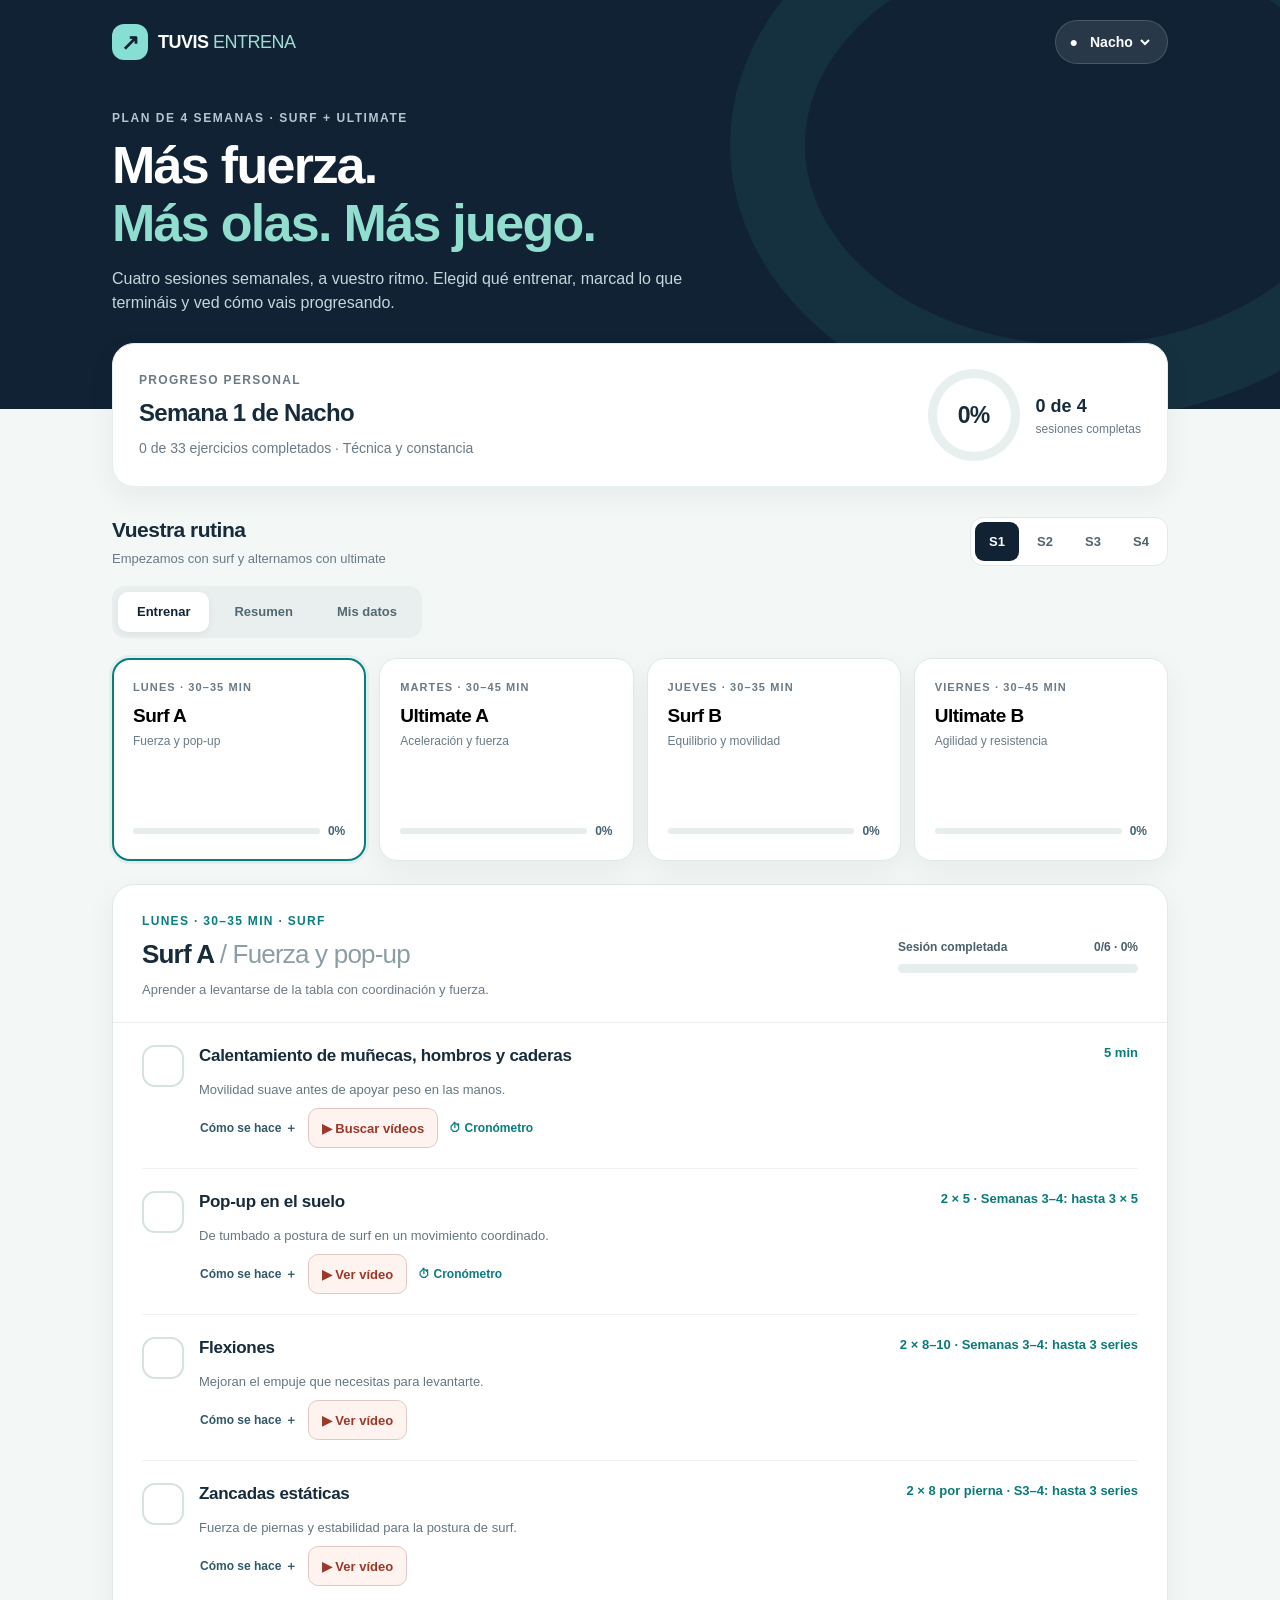
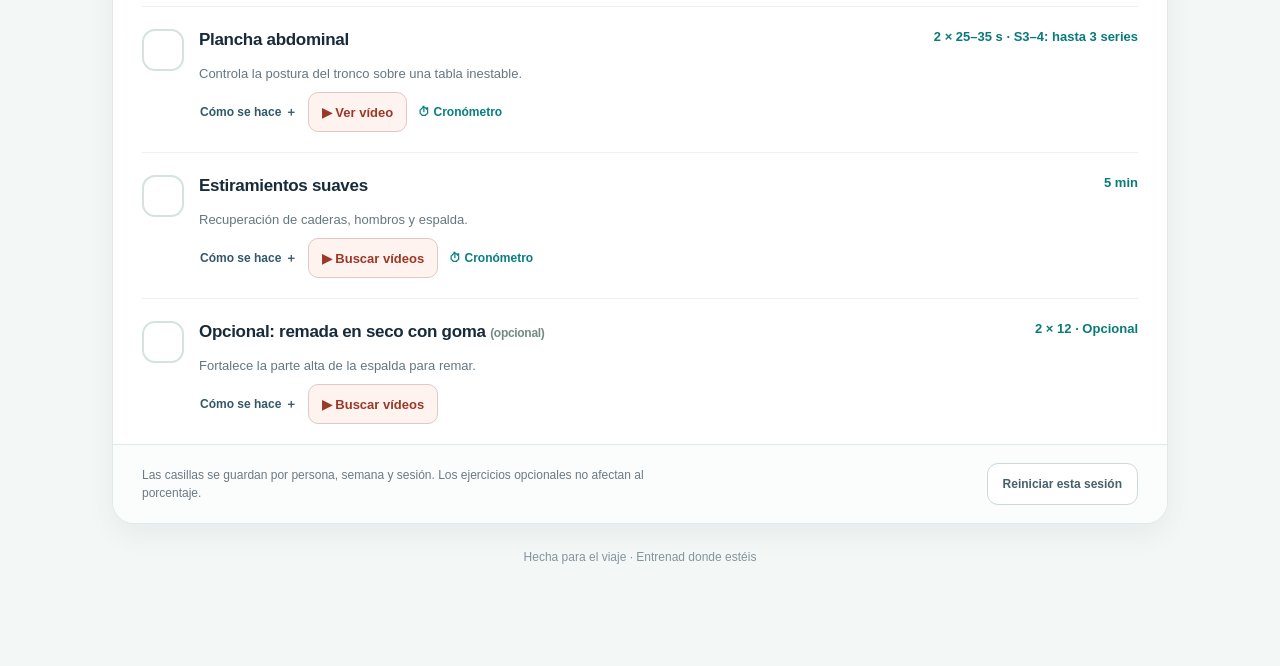
==== commit 7d51c5e2: "Add verified YouTube exercise videos and contextual demo searches for all workouts" ====
--- a/entrena/index.html
+++ b/entrena/index.html
@@ -12,6 +12,8 @@
     @media(max-width:850px){.cards{grid-template-columns:repeat(2,minmax(0,1fr))}.session-card{min-height:165px}.main{margin-top:-60px}.masthead{padding-bottom:88px}.topbar{margin-bottom:32px}}
     @media(max-width:570px){.shell{padding-left:15px;padding-right:15px;padding-bottom:100px}.masthead{padding:18px 0 93px}.topbar{margin-bottom:27px}.masthead h1{font-size:36px;line-height:1.13}.lead{font-size:13px}.mini-tag{font-size:10px}.switcher{padding:8px 10px;font-size:13px}.switcher select{font-size:13px;max-width:72px}.overview{padding:19px;grid-template-columns:1fr auto;gap:8px}.overview h2{font-size:19px}.overview p{font-size:12px;max-width:200px}.meter{width:64px;height:64px}.meter:after{inset:7px}.meter strong{font-size:16px}.meter-caption{display:none}.toolbar{flex-wrap:wrap;margin-top:22px;gap:12px}.toolbar h2{font-size:19px}.week-picker{width:100%;justify-content:space-between}.week-picker button{flex:1}.tabs{width:100%}.tabs button{flex:1;padding:10px 5px}.cards{gap:10px}.session-card{padding:15px;min-height:175px}.session-card[aria-pressed="true"]{padding:14px}.session-card h3{font-size:17px}.session-card .day{font-size:10px}.detail-heading{padding:21px 17px 16px;display:block}.detail-heading h2{font-size:23px}.detail-progress{width:100%;max-width:none;margin-top:18px}.detail-progress .progress-info{margin-bottom:5px}.exercises{padding:0 17px}.exercise{padding:17px 0}.exercise-main{gap:12px}.check-btn{flex-basis:39px;height:39px}.exercise-head h3{font-size:16px}.exercise-head{display:block}.exercise-head .quant{display:block;margin:3px 0 0}.technique{padding:15px}.detail-footer{padding:16px 17px;align-items:flex-start;flex-direction:column}.summary-grid{grid-template-columns:1fr}.bottom-nav{display:flex;position:fixed;bottom:0;left:0;right:0;background:rgba(255,255,255,.96);backdrop-filter:blur(15px);box-shadow:0 -3px 17px rgba(25,55,60,.1);border-top:1px solid #e2eceb;z-index:12;padding:10px 20px calc(10px + env(safe-area-inset-bottom));justify-content:center;gap:10px}.bottom-nav button{border:0;background:transparent;color:#71818a;flex:1;max-width:160px;font-size:11px;font-weight:850;padding:7px 4px;border-radius:9px}.bottom-nav button[aria-selected="true"]{background:#e5f3ef;color:#126f65}.footer-brand{display:none}}
     @media(prefers-reduced-motion:reduce){*{scroll-behavior:auto!important;transition:none!important}}
+    .youtube-link{display:inline-flex;align-items:center;justify-content:center;min-height:40px;padding:8px 13px;border:1px solid #e0c9c5;border-radius:10px;background:#fff3f0;color:#9b3828;text-decoration:none;font-size:13px;font-weight:800;white-space:nowrap}
+    .youtube-link:hover,.youtube-link:focus-visible{background:#ffe7e1;color:#7d2e23}
   </style>
 </head>
 <body>
@@ -27,7 +29,7 @@
  <nav class="tabs" role="tablist" aria-label="Vistas"><button type="button" data-view="training" role="tab" aria-selected="true">Entrenar</button><button type="button" data-view="summary" role="tab" aria-selected="false">Resumen</button><button type="button" data-view="help" role="tab" aria-selected="false">Mis datos</button></nav>
  <section id="training-view" aria-label="Seleccionar sesión"><div class="cards" id="session-cards"></div><section id="session-detail" class="session-detail" aria-live="polite"></section></section>
  <section id="summary-view" hidden aria-label="Resumen de las cuatro sesiones"><div id="summary-grid" class="summary-grid"></div><div class="important">Este resumen es de la persona y semana que hayas seleccionado. Cambiar de persona o de semana no borra las sesiones anteriores.</div></section>
- <section id="help-view" hidden aria-label="Copias de seguridad y ayuda"><div class="help-card"><h3>Guardar vuestro progreso</h3><p>Los ejercicios marcados se guardan automáticamente <strong>en este navegador y dispositivo</strong>. Si cambiáis de móvil, navegador o borráis sus datos, el progreso no se sincroniza automáticamente.</p><p>Para conservar una copia o llevar los datos a otro dispositivo, exportad un archivo y después importadlo allí. El archivo incluye las cuatro semanas de los dos perfiles.</p><div class="actions"><button id="export-btn" class="solid-btn" type="button">Exportar progreso</button><button id="import-btn" class="outline-btn" type="button">Importar copia</button><input type="file" accept=".json,application/json" id="import-file" class="sr-only" aria-label="Elegir copia de progreso"></div><div id="storage-status" class="important" role="status"></div><h3 style="margin-top:24px">Cómo usar la rutina</h3><p>1. Selecciona a Nacho o Laura y la semana. 2. Abre cualquiera de las cuatro sesiones. 3. Pulsa «Cómo se hace» si quieres repasar la técnica. 4. Cuando termines un ejercicio, pulsa su casilla. Puedes volver a pulsarla para desmarcarlo.</p><p><strong>Recomendación:</strong> entrenad sin dolor, empezad con la técnica antes que la velocidad y respetad los descansos. En días con surf real podéis sustituir una sesión de surf.</p></div></section>
+ <section id="help-view" hidden aria-label="Copias de seguridad y ayuda"><div class="help-card"><h3>Guardar vuestro progreso</h3><p>Los ejercicios marcados se guardan automáticamente <strong>en este navegador y dispositivo</strong>. Si cambiáis de móvil, navegador o borráis sus datos, el progreso no se sincroniza automáticamente.</p><p>Para conservar una copia o llevar los datos a otro dispositivo, exportad un archivo y después importadlo allí. El archivo incluye las cuatro semanas de los dos perfiles.</p><div class="actions"><button id="export-btn" class="solid-btn" type="button">Exportar progreso</button><button id="import-btn" class="outline-btn" type="button">Importar copia</button><input type="file" accept=".json,application/json" id="import-file" class="sr-only" aria-label="Elegir copia de progreso"></div><div id="storage-status" class="important" role="status"></div><h3 style="margin-top:24px">Cómo usar la rutina</h3><p>1. Selecciona a Nacho o Laura y la semana. 2. Abre cualquiera de las cuatro sesiones. 3. Pulsa «Cómo se hace» para repasar la técnica o «Ver vídeo» para abrir una demostración verificada en YouTube. En ejercicios sin vídeo seleccionado aparecerá «Buscar vídeos» y se abrirá una búsqueda específica. 4. Cuando termines un ejercicio, pulsa su casilla. Puedes volver a pulsarla para desmarcarlo.</p><p><strong>Recomendación:</strong> entrenad sin dolor, empezad con la técnica antes que la velocidad y respetad los descansos. En días con surf real podéis sustituir una sesión de surf.</p></div></section>
  <div class="footer-brand">Hecha para el viaje · Entrenad donde estéis</div>
 </main>
 <nav class="bottom-nav" role="tablist" aria-label="Menú inferior"><button data-view="training" role="tab" aria-selected="true">◈<br>Entrenar</button><button data-view="summary" role="tab" aria-selected="false">▥<br>Resumen</button><button data-view="help" role="tab" aria-selected="false">⚙<br>Mis datos</button></nav>
@@ -35,6 +37,53 @@
 <script>
 'use strict';
 const STORAGE_KEY = 'tuvis-entrena-v1';
+// Tutoriales externos: vídeos concretos verificados o búsquedas específicas en YouTube.
+// No modificar STORAGE_KEY: el progreso se conserva en este navegador.
+const VIDEO_TUTORIALS = {
+ "sa-pop": "KCLWvAcPcPk",
+ "sa-push": "WDIpL0pjun0",
+ "sa-lunge": "REflwhg0jNs",
+ "sa-plank": "3QZlgJ40LfU",
+ "sb-stance": "vJs8GH4FzcA",
+ "sb-side": "vwK7vZNQwUI",
+ "ub-single": "MsE_T9nAsSE",
+ "ub-deadbug": "aACUHaCSMzs",
+ "ub-pallof": "PZlK33xghyg",
+ "ub-steps": "YZuRt_WDi9o"
+};
+const VIDEO_QUERIES = {
+ "sa-warm": "movilidad muñecas hombros caderas calentamiento surf ejercicios",
+ "sa-cool": "estiramientos después de surf caderas hombros principiantes",
+ "sa-row": "remo con banda elastica para espalda técnica ejercicio",
+ "ua-warm": "calentamiento dinámico skipping movilidad antes de correr deportes",
+ "ua-sprint": "técnica aceleración sprint 10 metros principiantes entrenamiento",
+ "ua-squat": "sentadilla técnica correcta sin peso principiantes",
+ "ua-backlunge": "zancada hacia atrás técnica correcta sin peso",
+ "ua-row": "remo con banda elástica ejercicio técnica espalda",
+ "ua-bridge": "puente de glúteos ejercicio técnica correcta",
+ "ua-shoulder": "plancha con toque de hombros técnica abdominal ejercicio",
+ "ua-shuttle": "shuttle run carrera ida y vuelta cambio de dirección técnica",
+ "ua-cool": "vuelta calma estiramientos después correr",
+ "sb-warm": "calentamiento movilidad surf ejercicios cuerpo completo",
+ "sb-oneleg": "equilibrio a una pierna ejercicios estabilidad principiantes",
+ "sb-deep": "sentadilla profunda asistida movilidad tobillo cadera",
+ "sb-thoracic": "rotaciones torácicas en suelo open book técnica",
+ "sb-w": "ejercicio W tumbado boca abajo escápulas hombros",
+ "sb-cool": "estiramiento de caderas glúteos hombros movilidad suave",
+ "ub-warm": "calentamiento dinámico ultimate frisbee carrera movilidad",
+ "ub-lateral": "ejercicio desplazamientos laterales defensa ultimate frisbee",
+ "ub-turn": "cambio de dirección giro 180 grados sprint técnica",
+ "ub-hop": "saltos laterales patinador ejercicio técnica skater jumps",
+ "ub-conditioning": "entrenamiento resistencia cambios dirección intervalos shuttle",
+ "ub-cool": "vuelta calma estiramientos después correr ultimate"
+};
+function youtubeLink(ex){
+ const id=VIDEO_TUTORIALS[ex.id];
+ if(id)return 'https://www.youtube.com/watch?v='+encodeURIComponent(id);
+ const query=VIDEO_QUERIES[ex.id] || (ex.name.replace(/^Circuito:\\s*|^Opcional:\\s*/,'')+' técnica correcta ejercicio');
+ return 'https://www.youtube.com/results?search_query='+encodeURIComponent(query);
+}
+
 const SESSIONS = [
  {id:'surf-a',type:'surf',day:'Lunes',name:'Surf A',subtitle:'Fuerza y pop-up',duration:'30–35 min',intro:'Aprender a levantarse de la tabla con coordinación y fuerza.',exercises:[
   {id:'sa-warm',name:'Calentamiento de muñecas, hombros y caderas',units:'5 min',desc:'Movilidad suave antes de apoyar peso en las manos.',steps:['Haz círculos de muñecas en ambos sentidos.','Mueve los hombros adelante y atrás, sin forzar.','Haz círculos amplios y controlados de cadera.','Termina con una sentadilla parcial y respiración tranquila.'],mistake:'Ir demasiado rápido o forzar articulaciones frías.',easy:'Haz los movimientos con menos amplitud.',gear:'Nada',seconds:300},
@@ -108,7 +157,7 @@
 function displayTime(seconds){const n=Math.max(0,Math.ceil(seconds));return `${String(Math.floor(n/60)).padStart(2,'0')}:${String(n%60).padStart(2,'0')}`}
 function render(){document.getElementById('profile-select').value=state.profile;document.getElementById('greeting').textContent=`Semana ${state.week} de ${state.profile}`;const p=overall();document.getElementById('overview-subtitle').textContent=`${p.done} de ${p.total} ejercicios completados · ${state.week<=2?'Técnica y constancia':'Un poco más de intensidad, siempre con buena técnica'}`;document.getElementById('overall-percent').textContent=`${p.pct}%`;document.getElementById('meter').style.setProperty('--progress',`${p.pct}%`);document.getElementById('meter').setAttribute('aria-valuenow',p.pct);document.getElementById('sessions-complete').textContent=`${p.full} de 4`;document.querySelectorAll('[data-week]').forEach(b=>b.setAttribute('aria-pressed',String(Number(b.dataset.week)===state.week)));document.querySelectorAll('[data-view]').forEach(b=>b.setAttribute('aria-selected',String(b.dataset.view===state.view)));document.getElementById('training-view').hidden=state.view!=='training';document.getElementById('summary-view').hidden=state.view!=='summary';document.getElementById('help-view').hidden=state.view!=='help';renderCards();renderDetail();renderSummary();document.getElementById('storage-status').textContent=storageAvailable?'Guardado automático activado en este navegador. Usa «Exportar progreso» como copia de seguridad.':'Atención: este navegador no permite guardar datos permanentes aquí. Usa «Exportar progreso» para hacer copias.'}
 function renderCards(){document.getElementById('session-cards').innerHTML=SESSIONS.map(s=>{const p=progress(s);return `<button class="session-card" data-session="${s.id}" data-type="${s.type}" aria-pressed="${s.id===state.selected}" type="button"><span class="day">${s.day} · ${s.duration}</span><h3>${esc(s.name)}</h3><span class="desc">${esc(s.subtitle)}</span><div class="foot"><div class="small-track"><span style="width:${p.pct}%"></span></div><span class="pct">${p.pct}%</span>${p.complete?'<span class="tiny-check">✓</span>':''}</div></button>`}).join('')}
-function renderDetail(){const s=selectedSession(),p=progress(s);const el=document.getElementById('session-detail');el.dataset.type=s.type;el.innerHTML=`<div class="detail-heading"><div><div class="eyebrow accent">${esc(s.day)} · ${s.duration} · ${s.type==='surf'?'Surf':'Ultimate'}</div><h2>${esc(s.name)} <span style="font-weight:400;color:#8d9da4">/ ${esc(s.subtitle)}</span></h2><p>${esc(s.intro)}</p></div><div class="detail-progress"><div class="progress-info"><span>Sesión completada</span><span>${p.done}/${p.total} · ${p.pct}%</span></div><div class="track"><span style="width:${p.pct}%"></span></div></div></div><div class="progress-note" ${p.complete?'':'hidden'}>✓ Sesión completada. ¡Buen trabajo! Puedes elegir otra sesión o consultar el resumen.</div><div class="exercises">${s.exercises.map(e=>{const done=doneMap(s)[e.id]===true;return `<article class="exercise" data-done="${done}"><div class="exercise-main"><button class="check-btn" type="button" data-exercise="${esc(e.id)}" data-done="${done}" aria-pressed="${done}" aria-label="${done?'Desmarcar':'Marcar como terminado'}: ${esc(e.name)}">${done?'✓':''}</button><div class="exercise-content"><div class="exercise-head"><h3>${esc(e.name)}${e.optional?' <span style="color:#718b83;font-size:12px">(opcional)</span>':''}</h3><span class="quant">${esc(e.units)}</span></div><p class="brief">${esc(e.desc)}</p><div class="exercise-controls"><button class="detail-toggle" type="button" aria-expanded="false" data-technique="${esc(e.id)}">Cómo se hace ＋</button>${e.seconds?`<button class="timer-start" data-timer="${esc(e.id)}" type="button">⏱ Cronómetro</button>`:''}</div><div class="technique" data-technique-panel="${esc(e.id)}" hidden><h4>Paso a paso</h4><ol>${e.steps.map(step=>`<li>${esc(step)}</li>`).join('')}</ol><p><strong>Evita:</strong> ${esc(e.mistake)}</p><p><strong>Más fácil:</strong> ${esc(e.easy)}</p><p><strong>Material:</strong> ${esc(e.gear)}</p></div></div></div></article>`}).join('')}</div><div class="detail-footer"><span class="foot-note">Las casillas se guardan por persona, semana y sesión. Los ejercicios opcionales no afectan al porcentaje.</span><button class="outline-btn" id="reset-session" type="button">Reiniciar esta sesión</button></div>`}
+function renderDetail(){const s=selectedSession(),p=progress(s);const el=document.getElementById('session-detail');el.dataset.type=s.type;el.innerHTML=`<div class="detail-heading"><div><div class="eyebrow accent">${esc(s.day)} · ${s.duration} · ${s.type==='surf'?'Surf':'Ultimate'}</div><h2>${esc(s.name)} <span style="font-weight:400;color:#8d9da4">/ ${esc(s.subtitle)}</span></h2><p>${esc(s.intro)}</p></div><div class="detail-progress"><div class="progress-info"><span>Sesión completada</span><span>${p.done}/${p.total} · ${p.pct}%</span></div><div class="track"><span style="width:${p.pct}%"></span></div></div></div><div class="progress-note" ${p.complete?'':'hidden'}>✓ Sesión completada. ¡Buen trabajo! Puedes elegir otra sesión o consultar el resumen.</div><div class="exercises">${s.exercises.map(e=>{const done=doneMap(s)[e.id]===true;return `<article class="exercise" data-done="${done}"><div class="exercise-main"><button class="check-btn" type="button" data-exercise="${esc(e.id)}" data-done="${done}" aria-pressed="${done}" aria-label="${done?'Desmarcar':'Marcar como terminado'}: ${esc(e.name)}">${done?'✓':''}</button><div class="exercise-content"><div class="exercise-head"><h3>${esc(e.name)}${e.optional?' <span style="color:#718b83;font-size:12px">(opcional)</span>':''}</h3><span class="quant">${esc(e.units)}</span></div><p class="brief">${esc(e.desc)}</p><div class="exercise-controls"><button class="detail-toggle" type="button" aria-expanded="false" data-technique="${esc(e.id)}">Cómo se hace ＋</button><a class="youtube-link" href="${esc(youtubeLink(e))}" target="_blank" rel="noopener noreferrer" aria-label="${VIDEO_TUTORIALS[e.id]?'Ver vídeo demostrativo':'Buscar vídeos demostrativos'} de ${esc(e.name)} en YouTube">${VIDEO_TUTORIALS[e.id]?'▶ Ver vídeo':'▶ Buscar vídeos'}</a>${e.seconds?`<button class="timer-start" data-timer="${esc(e.id)}" type="button">⏱ Cronómetro</button>`:''}</div><div class="technique" data-technique-panel="${esc(e.id)}" hidden><h4>Paso a paso</h4><ol>${e.steps.map(step=>`<li>${esc(step)}</li>`).join('')}</ol><p><strong>Evita:</strong> ${esc(e.mistake)}</p><p><strong>Más fácil:</strong> ${esc(e.easy)}</p><p><strong>Material:</strong> ${esc(e.gear)}</p></div></div></div></article>`}).join('')}</div><div class="detail-footer"><span class="foot-note">Las casillas se guardan por persona, semana y sesión. Los ejercicios opcionales no afectan al porcentaje.</span><button class="outline-btn" id="reset-session" type="button">Reiniciar esta sesión</button></div>`}
 function renderSummary(){document.getElementById('summary-grid').innerHTML=SESSIONS.map(s=>{const p=progress(s);return `<article class="summary-card"><div class="summary-title"><div><div class="eyebrow">${s.day} · ${s.type==='surf'?'Surf':'Ultimate'}</div><h3>${esc(s.name)}</h3><p>${esc(s.subtitle)}</p></div><span style="font-size:13px;font-weight:900;color:${p.complete?'#087d60':'#6d7b85'}">${p.complete?'✓ Completa':`${p.done}/${p.total}`}</span></div><div class="big">${p.pct}%</div><div class="track"><span style="width:${p.pct}%"></span></div></article>`}).join('')}
 function setView(view){state.view=view;render();if(view!=='training')document.querySelector('.toolbar').scrollIntoView({behavior:'smooth',block:'start'})}
 document.getElementById('profile-select').addEventListener('change',e=>{state.profile=e.target.value;save();render()});document.querySelectorAll('[data-week]').forEach(btn=>btn.addEventListener('click',()=>{state.week=Number(btn.dataset.week);save();render()}));document.querySelectorAll('[data-view]').forEach(btn=>btn.addEventListener('click',()=>setView(btn.dataset.view)));
